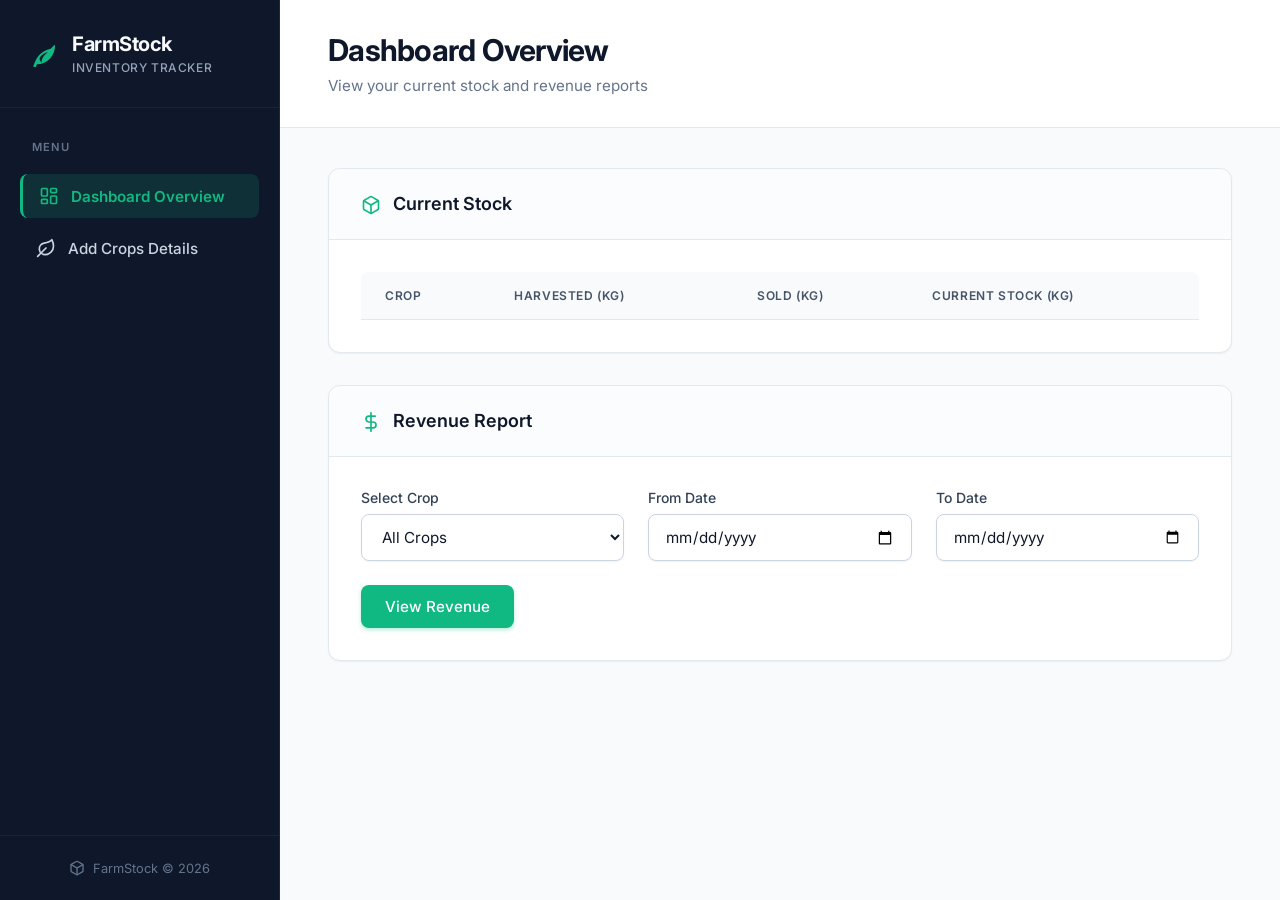
==== target/classes/static/index.html @ a1683546 "Complete FarmStock Web Application UI and Backend" ====
<!DOCTYPE html>
<html lang="en">
<head>
    <title>Farm Stock</title>
    <link rel="stylesheet" href="style.css">
</head>
<body>

<div class="layout">

    <!-- LEFT SIDEBAR -->
    <aside class="sidebar">
        <div class="sidebar-logo">
            <svg width="32" height="32" viewBox="0 0 24 24" fill="#10b981" stroke="none">
                <path d="M17,8C8,10 5.9,16.17 3.82,21.34L5.71,22l1-2.3A13.89,13.89 0 0,0 20.3,5.13C20.3,5.13 18.66,6.31 17,8M15,10.66C12,12.55 10,15.7 10,18.84l-1.39-3.23C9.37,13.25 11.66,11.23 15,10.66Z"/>
            </svg>
            <div>
                <h2>FarmStock</h2>
                <p>Inventory Tracker</p>
            </div>
        </div>

        <nav class="sidebar-nav">
            <p class="nav-label">MENU</p>
            <a href="index.html" class="nav-link active">
                <svg width="20" height="20" viewBox="0 0 24 24" fill="none" stroke="currentColor" stroke-width="2" stroke-linecap="round" stroke-linejoin="round" class="nav-icon"><rect x="3" y="3" width="7" height="9" rx="1"></rect><rect x="14" y="3" width="7" height="5" rx="1"></rect><rect x="14" y="12" width="7" height="9" rx="1"></rect><rect x="3" y="16" width="7" height="5" rx="1"></rect></svg>
                Dashboard Overview
            </a>
            <a href="add_crops.html" class="nav-link">
                <svg width="20" height="20" viewBox="0 0 24 24" fill="none" stroke="currentColor" stroke-width="2" stroke-linecap="round" stroke-linejoin="round" class="nav-icon"><path d="M11 20A7 7 0 0 1 9.8 6.1C15.5 5 17 4.48 19 2c1 2 2 4.18 2 8 0 5.5-4.78 10-10 10Z"></path><path d="M2 22l10-10"></path></svg>
                Add Crops Details
            </a>
        </nav>

        <div class="sidebar-footer">
            <p>
                <svg width="16" height="16" viewBox="0 0 24 24" fill="none" stroke="currentColor" stroke-width="2" stroke-linecap="round" stroke-linejoin="round" style="vertical-align: text-bottom; margin-right: 4px;"><path d="M21 16V8a2 2 0 0 0-1-1.73l-7-4a2 2 0 0 0-2 0l-7 4A2 2 0 0 0 3 8v8a2 2 0 0 0 1 1.73l7 4a2 2 0 0 0 2 0l7-4A2 2 0 0 0 21 16z"></path><polyline points="3.27 6.96 12 12.01 20.73 6.96"></polyline><line x1="12" y1="22.08" x2="12" y2="12"></line></svg>
                FarmStock &copy; 2026
            </p>
        </div>
    </aside>

    <!-- MAIN CONTENT -->
    <main class="main-content">

        <div class="page-header">
            <div>
                <h1 class="page-title">Dashboard Overview</h1>
                <p class="page-subtitle">View your current stock and revenue reports</p>
            </div>
        </div>

        <div class="content-area">

            <!-- Current Stock -->
            <div class="card">
                <div class="card-header">
                    <h2 class="card-title"><svg width="20" height="20" viewBox="0 0 24 24" fill="none" stroke="currentColor" stroke-width="2" stroke-linecap="round" stroke-linejoin="round" style="vertical-align: middle; margin-right: 8px; color: #10b981;"><path d="M21 16V8a2 2 0 0 0-1-1.73l-7-4a2 2 0 0 0-2 0l-7 4A2 2 0 0 0 3 8v8a2 2 0 0 0 1 1.73l7 4a2 2 0 0 0 2 0l7-4A2 2 0 0 0 21 16z"></path><polyline points="3.27 6.96 12 12.01 20.73 6.96"></polyline><line x1="12" y1="22.08" x2="12" y2="12"></line></svg> Current Stock</h2>
                </div>
                <div class="card-body">
                    <table id="stockTable">
                        <thead>
                            <tr>
                                <th>Crop</th>
                                <th>Harvested (kg)</th>
                                <th>Sold (kg)</th>
                                <th>Current Stock (kg)</th>
                            </tr>
                        </thead>
                        <tbody>
                            <!-- Loaded by JS -->
                        </tbody>
                    </table>
                </div>
            </div>

            <!-- Revenue Report -->
            <div class="card">
                <div class="card-header">
                    <h2 class="card-title"><svg width="20" height="20" viewBox="0 0 24 24" fill="none" stroke="currentColor" stroke-width="2" stroke-linecap="round" stroke-linejoin="round" style="vertical-align: middle; margin-right: 8px; color: #10b981;"><line x1="12" y1="1" x2="12" y2="23"></line><path d="M17 5H9.5a3.5 3.5 0 0 0 0 7h5a3.5 3.5 0 0 1 0 7H6"></path></svg> Revenue Report</h2>
                </div>
                <div class="card-body">
                    <form id="revenueForm" class="simple-form">
                        <div class="form-row">
                            <div class="form-group">
                                <label>Select Crop</label>
                                <select id="revCropSelect">
                                    <option value="all">All Crops</option>
                                </select>
                            </div>
                            <div class="form-group">
                                <label>From Date</label>
                                <input type="date" id="revFromDate" required>
                            </div>
                            <div class="form-group">
                                <label>To Date</label>
                                <input type="date" id="revToDate" required>
                            </div>
                        </div>
                        <button type="submit">View Revenue</button>
                    </form>

                    <div id="revenueResult" style="display:none;">
                        <div class="revenue-total-box">
                            <span>Total Revenue</span>
                            <strong id="totalRevAmount">₹0</strong>
                        </div>
                        <table id="revenueTable">
                            <thead>
                                <tr>
                                    <th>Crop</th>
                                    <th>Revenue (₹)</th>
                                </tr>
                            </thead>
                            <tbody></tbody>
                        </table>
                    </div>
                </div>
            </div>

        </div>
    </main>
</div>

<script src="app.js"></script>
</body>
</html>
---- target/classes/static/style.css ----
@import url('https://fonts.googleapis.com/css2?family=Inter:wght@300;400;500;600;700;800&display=swap');

:root {
    /* Color Palette - Premium SaaS look */
    --bg-main: #f8fafc;
    --sidebar-bg: #0f172a;
    --sidebar-hover: #1e293b;
    --primary: #10b981;
    --primary-hover: #059669;
    --primary-light: #d1fae5;
    --text-main: #0f172a;
    --text-muted: #64748b;
    --text-light: #f8fafc;
    --card-bg: #ffffff;
    --border-color: #e2e8f0;

    /* Shadows */
    --shadow-sm: 0 1px 2px 0 rgb(0 0 0 / 0.05);
    --shadow-md: 0 4px 6px -1px rgb(0 0 0 / 0.1),
        0 2px 4px -2px rgb(0 0 0 / 0.1);
    --shadow-lg: 0 10px 15px -3px rgb(0 0 0 / 0.1),
        0 4px 6px -4px rgb(0 0 0 / 0.1);
}

/* Reset */
*,
*::before,
*::after {
    box-sizing: border-box;
    margin: 0;
    padding: 0;
}

/* Body */
body {
    font-family: 'Inter', sans-serif;
    background-color: var(--bg-main);
    color: var(--text-main);
    -webkit-font-smoothing: antialiased;
    min-height: 100vh;
}

/* ===================================
   LAYOUT
=================================== */

.layout {
    display: flex;
    min-height: 100vh;
}

/* ===================================
   SIDEBAR
=================================== */

.sidebar {
    width: 280px;
    min-width: 280px;
    background-color: var(--sidebar-bg);
    color: var(--text-light);
    display: flex;
    flex-direction: column;
    position: sticky;
    top: 0;
    height: 100vh;
    border-right: 1px solid #1e293b;
    z-index: 10;
}

.sidebar-logo {
    display: flex;
    align-items: center;
    gap: 12px;
    padding: 32px 28px;
    border-bottom: 1px solid rgba(255, 255, 255, 0.05);
}

.logo-icon {
    font-size: 2rem;
    background: linear-gradient(135deg, #10b981, #34d399);
    -webkit-background-clip: text;
    -webkit-text-fill-color: transparent;
}

.sidebar-logo h2 {
    font-size: 1.25rem;
    font-weight: 700;
    color: var(--text-light);
    letter-spacing: -0.025em;
    margin: 0;
    border: none;
    padding: 0;
}

.sidebar-logo p {
    font-size: 0.75rem;
    color: #94a3b8;
    margin-top: 4px;
    font-weight: 500;
    text-transform: uppercase;
    letter-spacing: 0.05em;
}

/* Sidebar Navigation */

.sidebar-nav {
    flex: 1;
    padding: 32px 20px;
    display: flex;
    flex-direction: column;
    gap: 8px;
}

.nav-label {
    font-size: 0.7rem;
    font-weight: 600;
    color: #64748b;
    text-transform: uppercase;
    letter-spacing: 0.1em;
    padding: 0 12px;
    margin-bottom: 12px;
}

.nav-link {
    display: flex;
    align-items: center;
    gap: 12px;
    padding: 12px 16px;
    border-radius: 8px;
    text-decoration: none;
    color: #cbd5e1;
    font-weight: 500;
    font-size: 0.95rem;
    transition: all 0.2s ease;
}

.nav-link:hover {
    background-color: var(--sidebar-hover);
    color: var(--text-light);
}

.nav-link.active {
    background-color: rgba(16, 185, 129, 0.15);
    color: var(--primary);
    font-weight: 600;
    border-left: 3px solid var(--primary);
}

/* Sidebar Footer */

.sidebar-footer {
    padding: 24px;
    border-top: 1px solid rgba(255, 255, 255, 0.05);
    font-size: 0.8rem;
    color: #64748b;
    text-align: center;
}

/* ===================================
   MAIN CONTENT
=================================== */

.main-content {
    flex: 1;
    display: flex;
    flex-direction: column;
    min-width: 0;
}

.page-header {
    background: var(--card-bg);
    padding: 32px 48px;
    border-bottom: 1px solid var(--border-color);
}

.page-title {
    font-size: 1.875rem;
    font-weight: 700;
    color: var(--text-main);
    letter-spacing: -0.025em;
    margin-bottom: 8px;
}

.page-subtitle {
    font-size: 0.95rem;
    color: var(--text-muted);
}

.content-area {
    padding: 40px 48px;
    display: flex;
    flex-direction: column;
    gap: 32px;
    max-width: 1200px;
    width: 100%;
}

/* ===================================
   CARDS
=================================== */

.card {
    background: var(--card-bg);
    border-radius: 12px;
    box-shadow: var(--shadow-sm);
    border: 1px solid var(--border-color);
    transition: box-shadow 0.3s ease, transform 0.3s ease;
    overflow: hidden;
}

.card:hover {
    box-shadow: var(--shadow-md);
}

.card-header {
    padding: 24px 32px;
    border-bottom: 1px solid var(--border-color);
    display: flex;
    align-items: center;
    background-color: rgba(248, 250, 252, 0.5);
    border-radius: 12px 12px 0 0;
}

.card-title {
    font-size: 1.125rem;
    font-weight: 600;
    color: var(--text-main);
    margin: 0;
    border: none;
    padding: 0;
}

.card-body {
    padding: 32px;
}

/* ===================================
   TABLES
=================================== */

table {
    width: 100%;
    border-collapse: separate;
    border-spacing: 0;
}

th {
    background-color: #f8fafc;
    color: #475569;
    font-weight: 600;
    font-size: 0.75rem;
    text-transform: uppercase;
    letter-spacing: 0.05em;
    padding: 16px 24px;
    text-align: left;
    border-bottom: 1px solid var(--border-color);
}

th:first-child {
    border-top-left-radius: 8px;
}

th:last-child {
    border-top-right-radius: 8px;
}

td {
    padding: 16px 24px;
    font-size: 0.925rem;
    color: var(--text-main);
    border-bottom: 1px solid var(--border-color);
    font-weight: 500;
}

tr:last-child td {
    border-bottom: none;
}

tbody tr {
    transition: background-color 0.2s ease;
}

tbody tr:hover {
    background-color: #f1f5f9;
}

/* ===================================
   FORMS
=================================== */

.simple-form {
    display: flex;
    flex-direction: column;
    gap: 24px;
}

.form-row {
    display: flex;
    gap: 24px;
    flex-wrap: wrap;
}

.form-group {
    display: flex;
    flex-direction: column;
    gap: 8px;
    flex: 1;
    min-width: 200px;
}

.form-group label,
.simple-form>label {
    font-size: 0.875rem;
    font-weight: 500;
    color: #334155;
}

.simple-form input,
.simple-form select,
.form-group input,
.form-group select {
    width: 100%;
    padding: 12px 16px;
    border: 1px solid #cbd5e1;
    border-radius: 8px;
    font-family: 'Inter', sans-serif;
    font-size: 0.95rem;
    background-color: #ffffff;
    color: var(--text-main);
    transition: all 0.2s ease;
    box-shadow: var(--shadow-sm);
}

.simple-form input:focus,
.simple-form select:focus,
.form-group input:focus,
.form-group select:focus {
    outline: none;
    border-color: var(--primary);
    box-shadow: 0 0 0 3px rgba(16, 185, 129, 0.2);
}

.simple-form input::placeholder {
    color: #94a3b8;
}

/* Textarea */

.simple-form textarea,
.form-group textarea {
    width: 100%;
    padding: 12px 16px;
    border: 1px solid #cbd5e1;
    border-radius: 8px;
    font-family: 'Inter', sans-serif;
    font-size: 0.95rem;
    background-color: #ffffff;
    color: var(--text-main);
    resize: vertical;
    min-height: 120px;
    transition: all 0.2s ease;
    box-shadow: var(--shadow-sm);
}

.simple-form textarea:focus,
.form-group textarea:focus {
    outline: none;
    border-color: var(--primary);
    box-shadow: 0 0 0 3px rgba(16, 185, 129, 0.2);
}

/* ===================================
   BUTTONS
=================================== */

button {
    background-color: var(--primary);
    color: white;
    padding: 12px 24px;
    border: none;
    border-radius: 8px;
    cursor: pointer;
    font-size: 0.95rem;
    font-weight: 500;
    font-family: 'Inter', sans-serif;
    transition: all 0.2s ease;
    box-shadow: 0 2px 4px rgba(16, 185, 129, 0.3);
    align-self: flex-start;
}

button:hover {
    background-color: var(--primary-hover);
    box-shadow: 0 4px 6px rgba(16, 185, 129, 0.4);
    transform: translateY(-1px);
}

button:active {
    transform: translateY(1px);
    box-shadow: none;
}

button:disabled {
    opacity: 0.6;
    cursor: not-allowed;
    transform: none;
}

/* Button Variations */

.btn-secondary {
    background-color: #64748b;
    box-shadow: 0 2px 4px rgba(100, 116, 139, 0.3);
}

.btn-secondary:hover {
    background-color: #475569;
}

.btn-danger {
    background-color: #ef4444;
    box-shadow: 0 2px 4px rgba(239, 68, 68, 0.3);
}

.btn-danger:hover {
    background-color: #dc2626;
}

.btn-small {
    padding: 8px 14px;
    font-size: 0.85rem;
}

/* ===================================
   REVENUE RESULT
=================================== */

.revenue-total-box {
    display: flex;
    justify-content: space-between;
    align-items: center;
    background-color: var(--primary-light);
    border: 1px solid #a7f3d0;
    border-radius: 12px;
    padding: 24px 32px;
    margin: 32px 0 24px;
}

.revenue-total-box span {
    font-size: 1.125rem;
    font-weight: 500;
    color: #065f46;
}

.revenue-total-box strong {
    font-size: 2rem;
    font-weight: 700;
    color: #064e3b;
    letter-spacing: -0.025em;
}

/* ===================================
   STATUS BADGES
=================================== */

.status {
    display: inline-flex;
    align-items: center;
    padding: 5px 10px;
    border-radius: 999px;
    font-size: 0.75rem;
    font-weight: 600;
}

.status-success {
    background-color: #d1fae5;
    color: #065f46;
}

.status-warning {
    background-color: #fef3c7;
    color: #92400e;
}

.status-danger {
    background-color: #fee2e2;
    color: #991b1b;
}

.status-info {
    background-color: #dbeafe;
    color: #1e40af;
}

/* ===================================
   ALERT / MESSAGE
=================================== */

.alert {
    padding: 14px 18px;
    border-radius: 8px;
    font-size: 0.9rem;
    border: 1px solid transparent;
}

.alert-success {
    background-color: #ecfdf5;
    color: #065f46;
    border-color: #a7f3d0;
}

.alert-error {
    background-color: #fef2f2;
    color: #991b1b;
    border-color: #fecaca;
}

.alert-warning {
    background-color: #fffbeb;
    color: #92400e;
    border-color: #fde68a;
}

/* ===================================
   SEARCH BOX
=================================== */

.search-box {
    display: flex;
    gap: 12px;
    width: 100%;
}

.search-box input {
    flex: 1;
    padding: 12px 16px;
    border: 1px solid #cbd5e1;
    border-radius: 8px;
    font-family: 'Inter', sans-serif;
    font-size: 0.95rem;
}

.search-box input:focus {
    outline: none;
    border-color: var(--primary);
    box-shadow: 0 0 0 3px rgba(16, 185, 129, 0.2);
}

/* ===================================
   EMPTY STATE
=================================== */

.empty-state {
    text-align: center;
    padding: 50px 20px;
    color: var(--text-muted);
}

.empty-state h3 {
    margin-bottom: 8px;
    color: var(--text-main);
    font-size: 1.1rem;
}

.empty-state p {
    font-size: 0.9rem;
}

/* ===================================
   HR
=================================== */

hr {
    display: none;
}

/* ===================================
   RESPONSIVE DESIGN
=================================== */

@media (max-width: 900px) {

    .sidebar {
        width: 220px;
        min-width: 220px;
    }

    .page-header {
        padding: 28px 32px;
    }

    .content-area {
        padding: 32px;
    }

    .card-body {
        padding: 24px;
    }

    .card-header {
        padding: 20px 24px;
    }
}

@media (max-width: 700px) {

    .layout {
        flex-direction: column;
    }

    .sidebar {
        width: 100%;
        min-width: 100%;
        height: auto;
        position: relative;
    }

    .sidebar-logo {
        padding: 20px;
    }

    .sidebar-nav {
        padding: 16px;
    }

    .sidebar-footer {
        display: none;
    }

    .page-header {
        padding: 24px 20px;
    }

    .content-area {
        padding: 20px;
        gap: 20px;
    }

    .page-title {
        font-size: 1.5rem;
    }

    .form-row {
        flex-direction: column;
        gap: 20px;
    }

    .form-group {
        min-width: 100%;
    }

    .revenue-total-box {
        flex-direction: column;
        align-items: flex-start;
        gap: 12px;
        padding: 20px;
    }

    .revenue-total-box strong {
        font-size: 1.6rem;
    }

    .card-body {
        padding: 20px;
        overflow-x: auto;
    }

    table {
        min-width: 600px;
    }
}
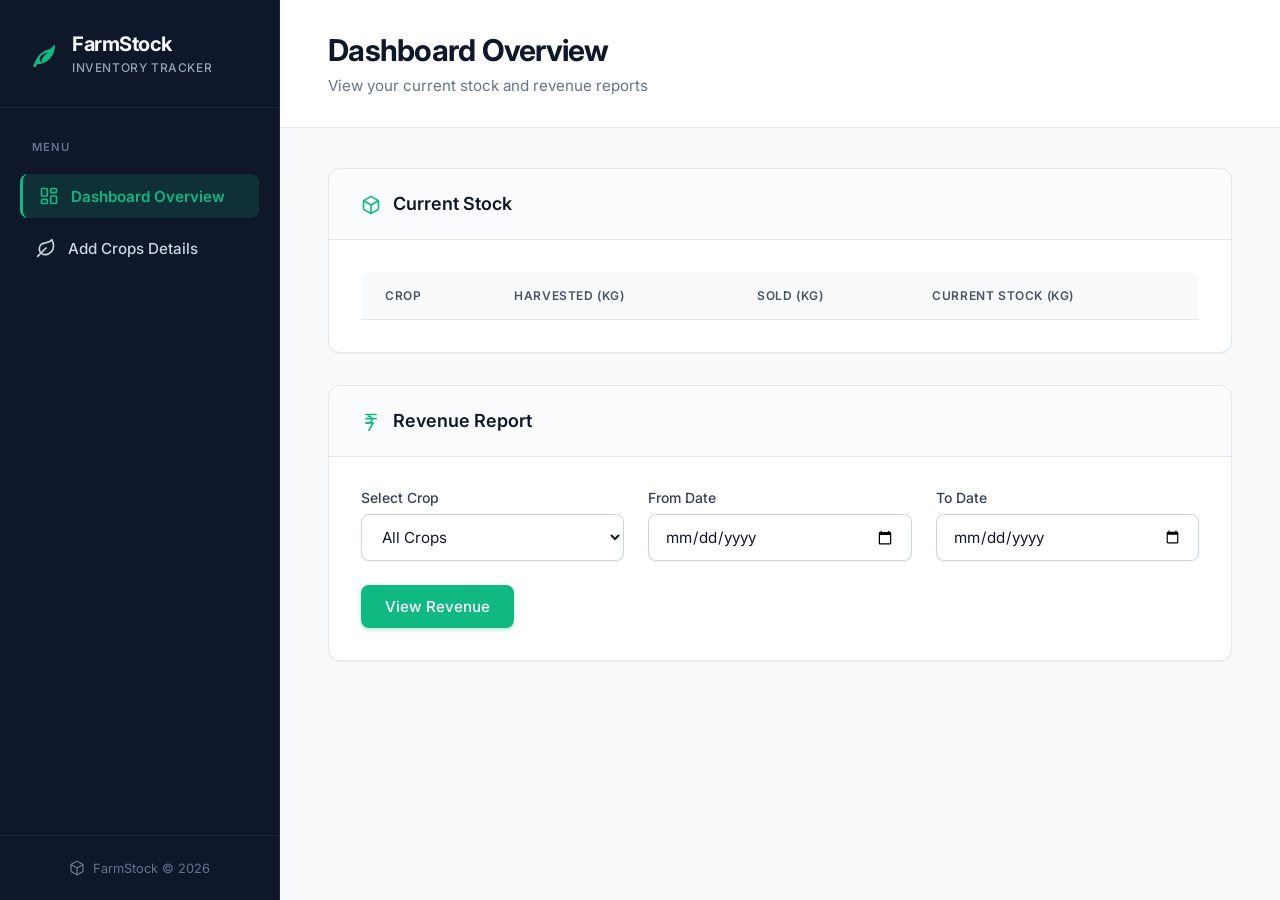
==== commit 4a807c49: "Update dollar icon to Rupee SVG icon in Revenue Report" ====
--- a/target/classes/static/index.html
+++ b/target/classes/static/index.html
@@ -77,7 +77,7 @@
             <!-- Revenue Report -->
             <div class="card">
                 <div class="card-header">
-                    <h2 class="card-title"><svg width="20" height="20" viewBox="0 0 24 24" fill="none" stroke="currentColor" stroke-width="2" stroke-linecap="round" stroke-linejoin="round" style="vertical-align: middle; margin-right: 8px; color: #10b981;"><line x1="12" y1="1" x2="12" y2="23"></line><path d="M17 5H9.5a3.5 3.5 0 0 0 0 7h5a3.5 3.5 0 0 1 0 7H6"></path></svg> Revenue Report</h2>
+                    <h2 class="card-title"><svg width="20" height="20" viewBox="0 0 24 24" fill="none" stroke="currentColor" stroke-width="2" stroke-linecap="round" stroke-linejoin="round" style="vertical-align: middle; margin-right: 8px; color: #10b981;"><path d="M6 3h12"/><path d="M6 8h12"/><path d="M6 13h8.5l-5 9"/><path d="M6 13h3a4 4 0 0 0 0-8"/></svg> Revenue Report</h2>
                 </div>
                 <div class="card-body">
                     <form id="revenueForm" class="simple-form">
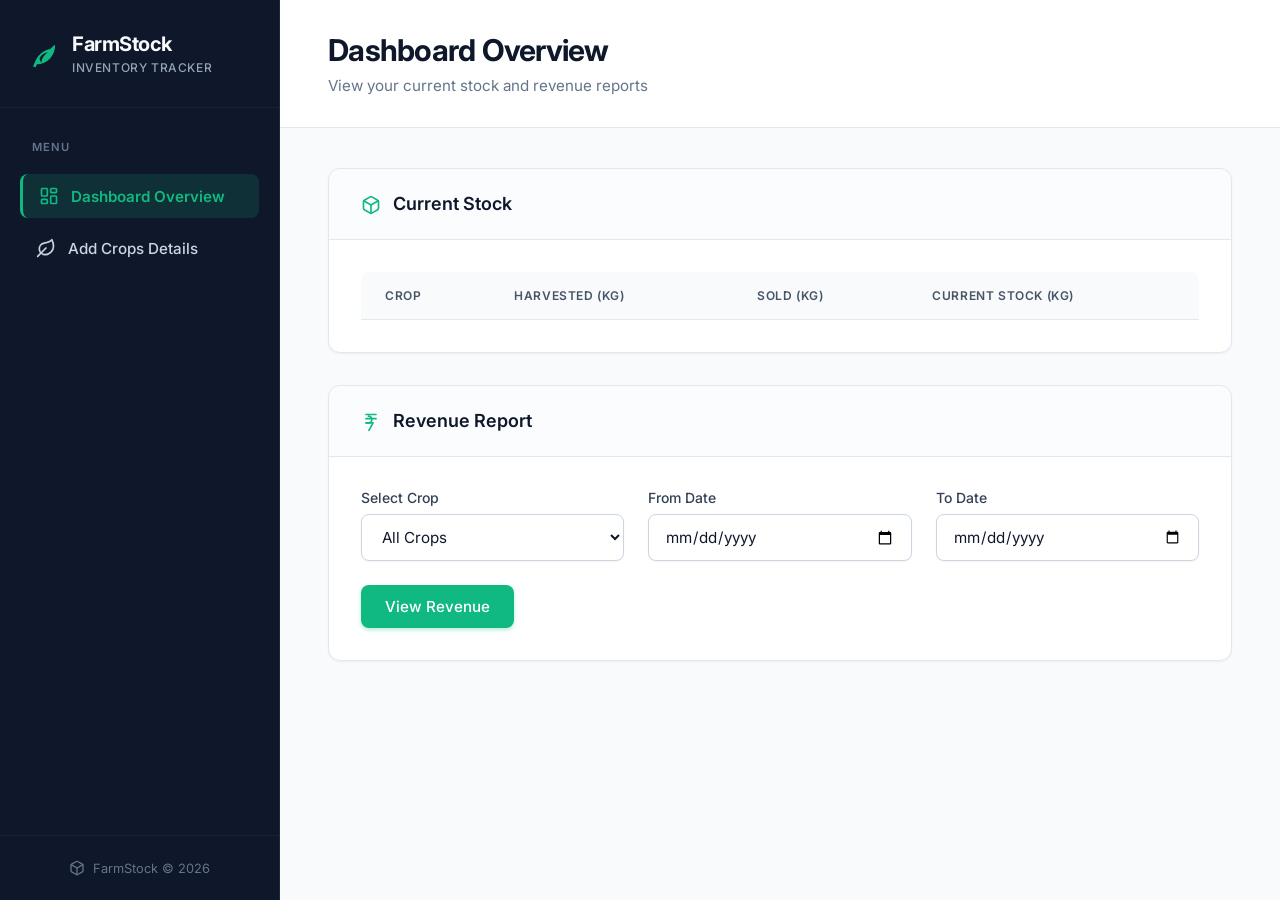
==== commit c4d92416: "Fix Rupee symbol encoding issue" ====
--- a/target/classes/static/index.html
+++ b/target/classes/static/index.html
@@ -1,6 +1,7 @@
 <!DOCTYPE html>
 <html lang="en">
 <head>
+    <meta charset="UTF-8">
     <title>Farm Stock</title>
     <link rel="stylesheet" href="style.css">
 </head>
@@ -103,13 +104,13 @@
                     <div id="revenueResult" style="display:none;">
                         <div class="revenue-total-box">
                             <span>Total Revenue</span>
-                            <strong id="totalRevAmount">₹0</strong>
+                            <strong id="totalRevAmount">&#8377;0</strong>
                         </div>
                         <table id="revenueTable">
                             <thead>
                                 <tr>
                                     <th>Crop</th>
-                                    <th>Revenue (₹)</th>
+                                    <th>Revenue (&#8377;)</th>
                                 </tr>
                             </thead>
                             <tbody></tbody>
